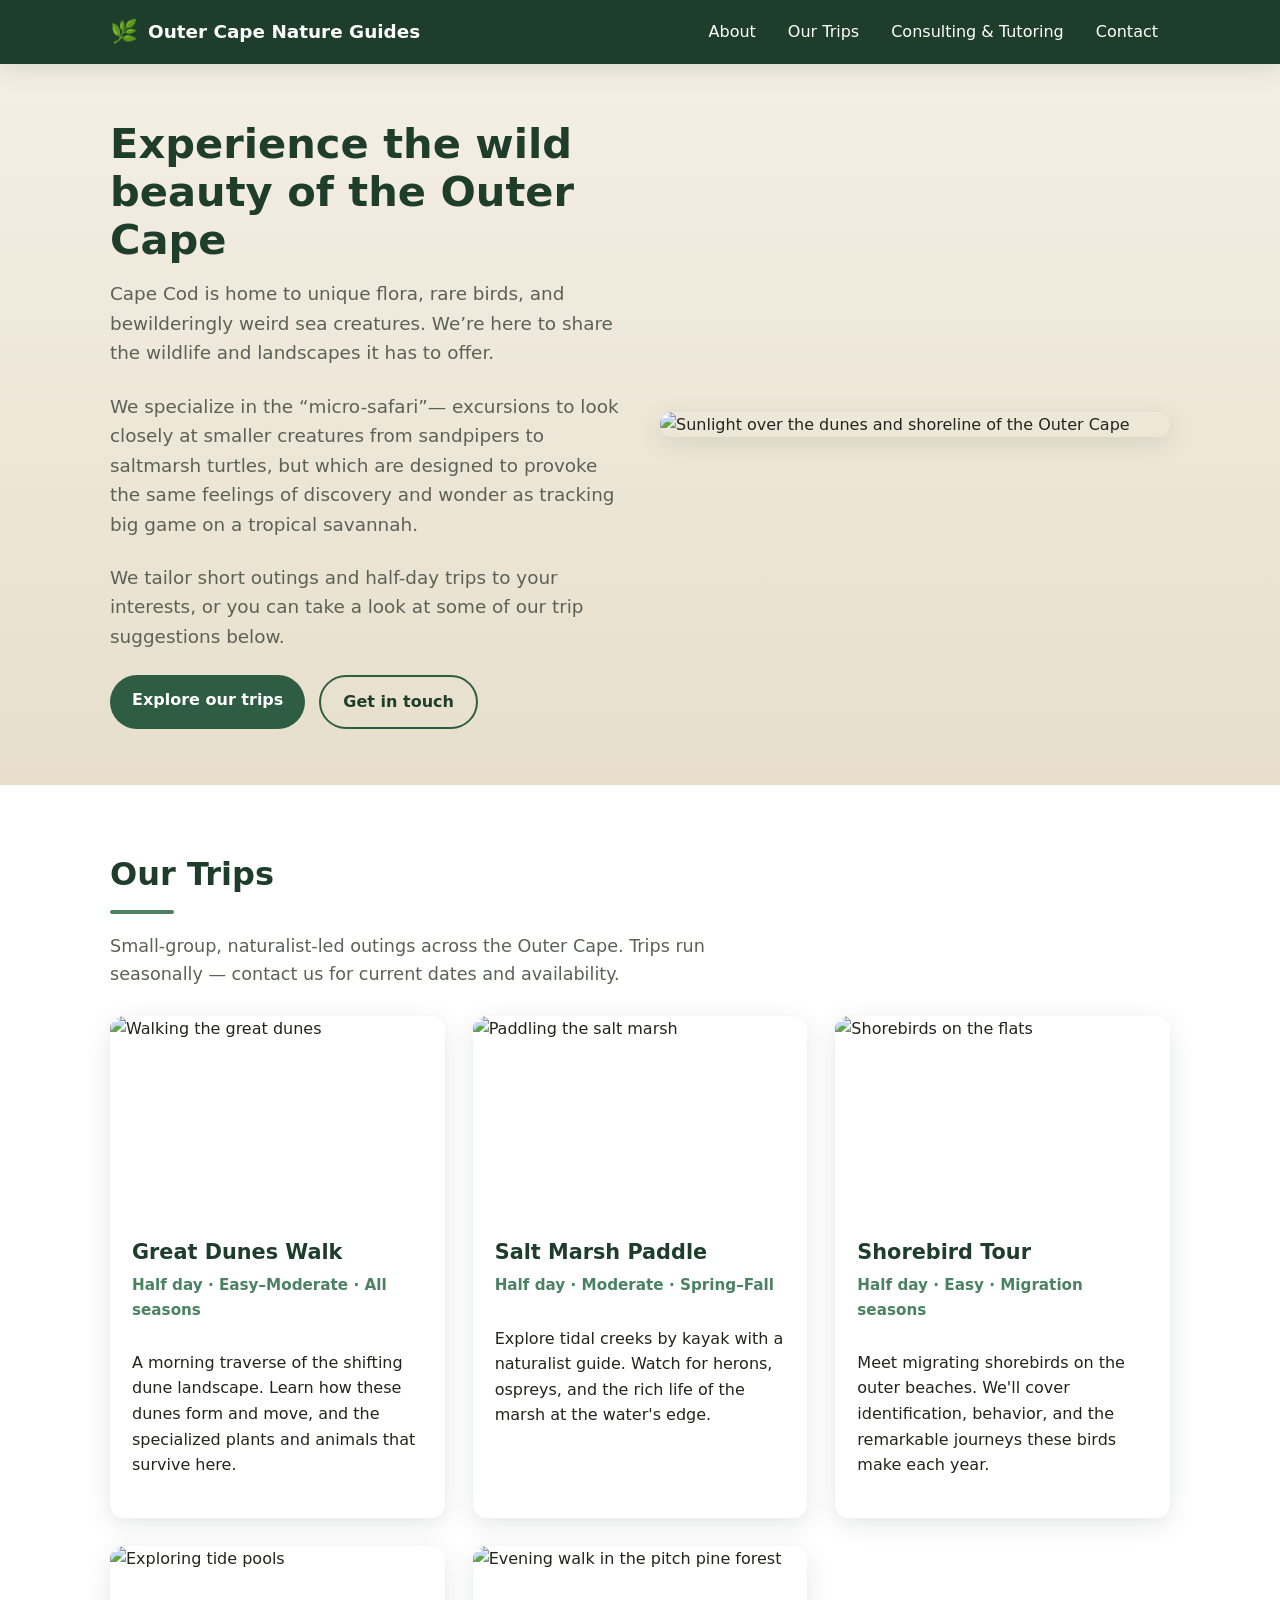
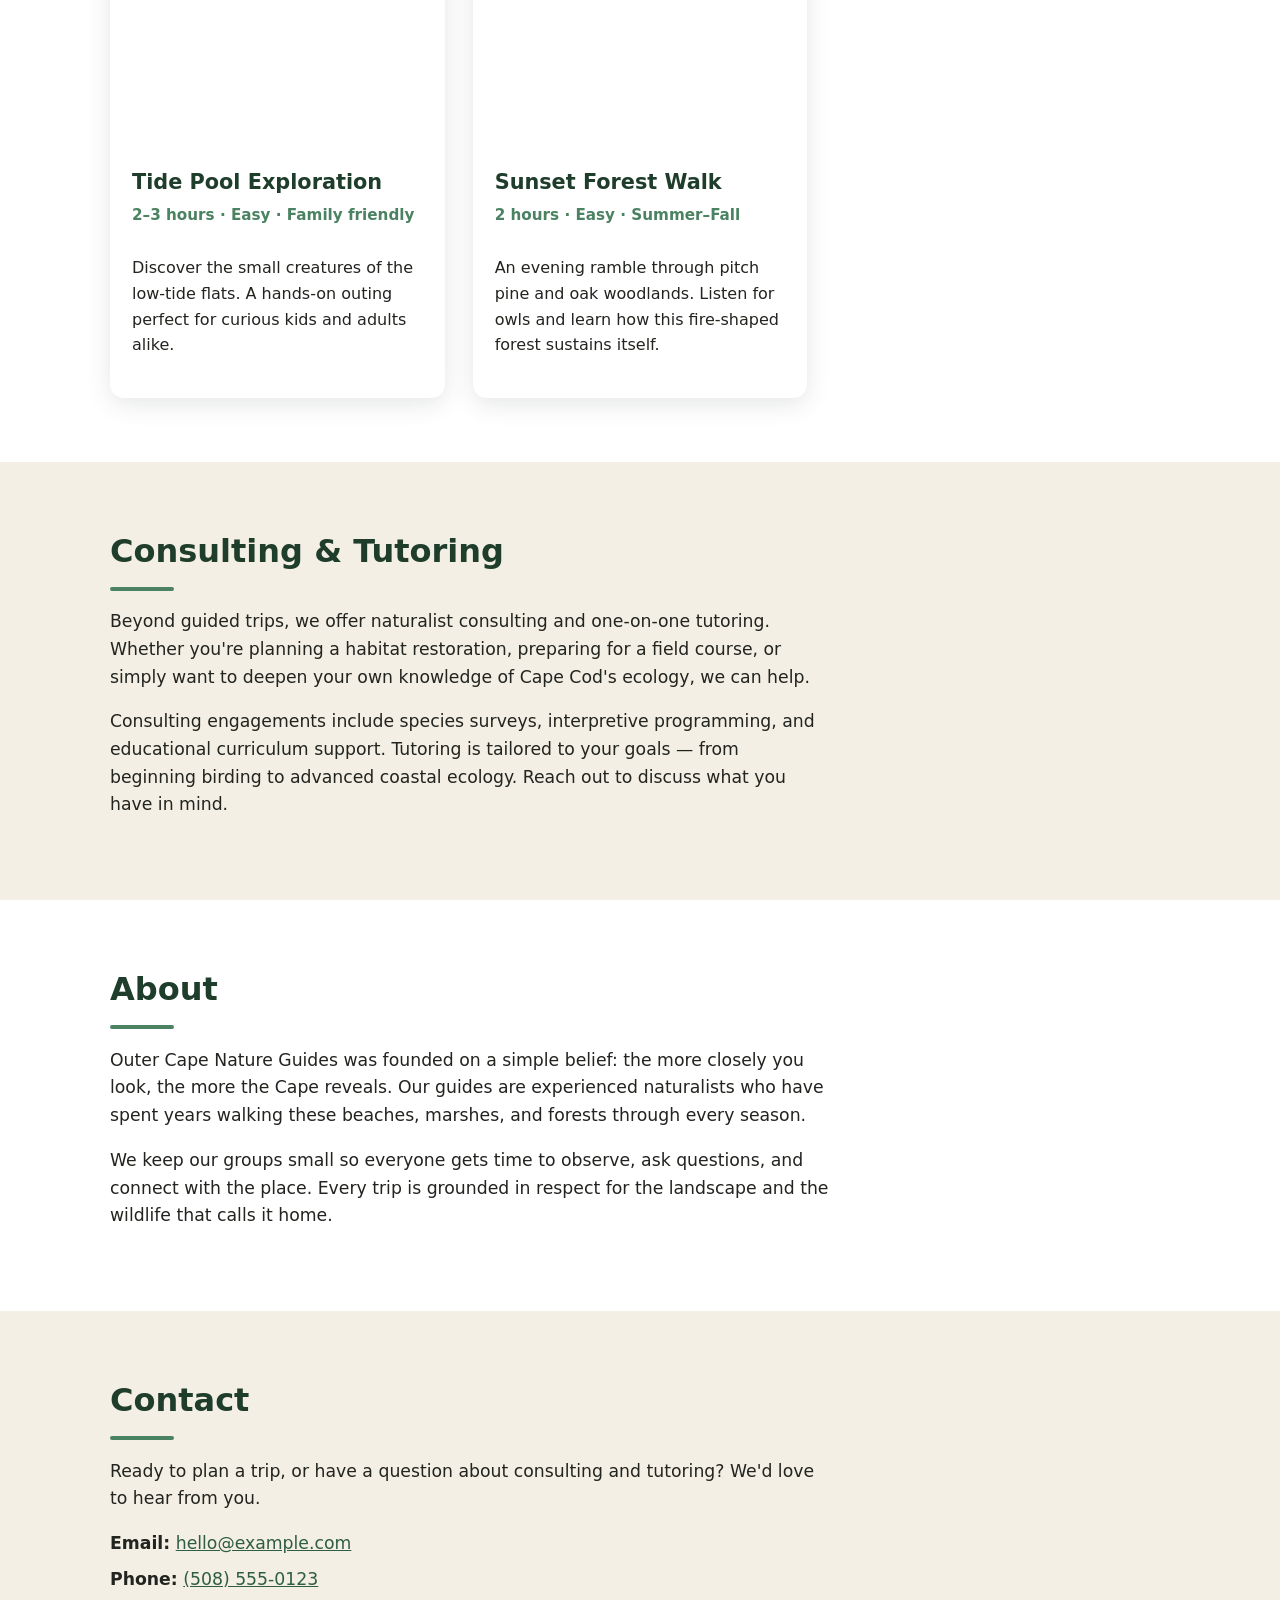
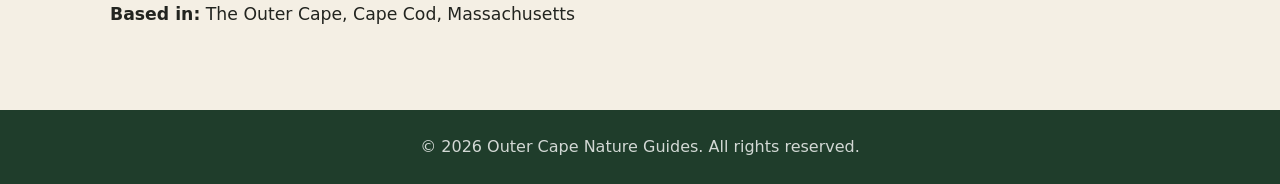
==== index.html @ 3afae2e9 "Fix HTML content in hero section" ====
<!DOCTYPE html>
<html lang="en">
<head>
  <meta charset="UTF-8" />
  <meta name="viewport" content="width=device-width, initial-scale=1.0" />
  <title>Outer Cape Nature Guides — Guided Nature Trips on Cape Cod</title>
  <meta name="description" content="Guided nature experiences on the Outer Cape of Cape Cod. Trips, consulting, and tutoring." />
  <link rel="stylesheet" href="css/style.css" />
</head>
<body>
  <!-- Title bar / navigation -->
  <header class="site-header">
    <div class="container header-inner">
      <a class="brand" href="index.html">
        <span class="brand-mark">🌿</span>
        <span class="brand-name">Outer Cape Nature Guides</span>
      </a>
      <nav class="site-nav" aria-label="Primary">
        <button class="nav-toggle" aria-expanded="false" aria-controls="nav-menu" aria-label="Toggle navigation">
          <span></span><span></span><span></span>
        </button>
        <ul id="nav-menu" class="nav-menu">
          <li><a href="#about">About</a></li>
          <li><a href="#our-trips">Our Trips</a></li>
          <li><a href="#consulting">Consulting &amp; Tutoring</a></li>
          <li><a href="#contact">Contact</a></li>
        </ul>
      </nav>
    </div>
  </header>

  <main>
    <!-- Hero: text + image -->
    <section class="hero">
      <div class="container hero-inner">
        <div class="hero-text">
          <h1>Experience the wild beauty of the Outer Cape</h1>
          <p>
           Cape Cod is home to unique flora, rare birds, and bewilderingly weird sea creatures.
We’re here to share the wildlife and landscapes it has to offer. </p>
      <p>

We specialize in the “micro-safari”— excursions to look closely at smaller creatures from sandpipers to saltmarsh turtles, but which are designed to provoke the same feelings of discovery and wonder as tracking big game on a tropical savannah. 
      </p>
<p>We tailor short outings and half-day trips to your interests, or you can take a look at some of our trip suggestions below. 

          </p>
          <div class="hero-actions">
            <a class="btn btn-primary" href="#our-trips">Explore our trips</a>
            <a class="btn btn-ghost" href="#contact">Get in touch</a>
          </div>
        </div>
        <div class="hero-image">
          <img
            src="https://picsum.photos/seed/outercape-hero/900/650"
            alt="Sunlight over the dunes and shoreline of the Outer Cape"
            loading="eager"
          />
        </div>
      </div>
    </section>

    <!-- Our Trips: carousel -->
    <section id="our-trips" class="section section-alt">
      <div class="container">
        <h2 class="section-title">Our Trips</h2>
        <p class="section-lead">
          Small-group, naturalist-led outings across the Outer Cape. Trips run
          seasonally &mdash; contact us for current dates and availability.
        </p>

        <ul class="trip-grid">
          <li class="trip-card">
            <a class="trip-card-link" href="trips/great-dunes-walk.html">
              <div class="trip-card-media">
                <img src="https://picsum.photos/seed/dunes/800/520" alt="Walking the great dunes" loading="lazy" />
              </div>
              <div class="trip-card-body">
                <h3>Great Dunes Walk</h3>
                <p class="trip-meta">Half day &middot; Easy&ndash;Moderate &middot; All seasons</p>
                <p>
                  A morning traverse of the shifting dune landscape. Learn how
                  these dunes form and move, and the specialized plants and
                  animals that survive here.
                </p>
              </div>
            </a>
          </li>

          <li class="trip-card">
            <a class="trip-card-link" href="trips/salt-marsh-paddle.html">
              <div class="trip-card-media">
                <img src="https://picsum.photos/seed/marsh/800/520" alt="Paddling the salt marsh" loading="lazy" />
              </div>
              <div class="trip-card-body">
                <h3>Salt Marsh Paddle</h3>
                <p class="trip-meta">Half day &middot; Moderate &middot; Spring&ndash;Fall</p>
                <p>
                  Explore tidal creeks by kayak with a naturalist guide. Watch for
                  herons, ospreys, and the rich life of the marsh at the water's
                  edge.
                </p>
              </div>
            </a>
          </li>

          <li class="trip-card">
            <a class="trip-card-link" href="trips/shorebird-tour.html">
              <div class="trip-card-media">
                <img src="https://picsum.photos/seed/shorebirds/800/520" alt="Shorebirds on the flats" loading="lazy" />
              </div>
              <div class="trip-card-body">
                <h3>Shorebird Tour</h3>
                <p class="trip-meta">Half day &middot; Easy &middot; Migration seasons</p>
                <p>
                  Meet migrating shorebirds on the outer beaches. We'll cover
                  identification, behavior, and the remarkable journeys these
                  birds make each year.
                </p>
              </div>
            </a>
          </li>

          <li class="trip-card">
            <a class="trip-card-link" href="trips/tide-pool-exploration.html">
              <div class="trip-card-media">
                <img src="https://picsum.photos/seed/tidepool/800/520" alt="Exploring tide pools" loading="lazy" />
              </div>
              <div class="trip-card-body">
                <h3>Tide Pool Exploration</h3>
                <p class="trip-meta">2&ndash;3 hours &middot; Easy &middot; Family friendly</p>
                <p>
                  Discover the small creatures of the low-tide flats. A hands-on
                  outing perfect for curious kids and adults alike.
                </p>
              </div>
            </a>
          </li>

          <li class="trip-card">
            <a class="trip-card-link" href="trips/sunset-forest-walk.html">
              <div class="trip-card-media">
                <img src="https://picsum.photos/seed/forest/800/520" alt="Evening walk in the pitch pine forest" loading="lazy" />
              </div>
              <div class="trip-card-body">
                <h3>Sunset Forest Walk</h3>
                <p class="trip-meta">2 hours &middot; Easy &middot; Summer&ndash;Fall</p>
                <p>
                  An evening ramble through pitch pine and oak woodlands. Listen
                  for owls and learn how this fire-shaped forest sustains itself.
                </p>
              </div>
            </a>
          </li>
        </ul>
      </div>
    </section>

    <!-- Consulting & Tutoring -->
    <section id="consulting" class="section">
      <div class="container">
        <h2 class="section-title">Consulting &amp; Tutoring</h2>
        <div class="prose">
          <p>
            Beyond guided trips, we offer naturalist consulting and one-on-one
            tutoring. Whether you're planning a habitat restoration, preparing
            for a field course, or simply want to deepen your own knowledge of
            Cape Cod's ecology, we can help.
          </p>
          <p>
            Consulting engagements include species surveys, interpretive
            programming, and educational curriculum support. Tutoring is tailored
            to your goals — from beginning birding to advanced coastal ecology.
            Reach out to discuss what you have in mind.
          </p>
        </div>
      </div>
    </section>

    <!-- About -->
    <section id="about" class="section section-alt">
      <div class="container">
        <h2 class="section-title">About</h2>
        <div class="prose">
          <p>
            Outer Cape Nature Guides was founded on a simple belief: the more
            closely you look, the more the Cape reveals. Our guides are
            experienced naturalists who have spent years walking these beaches,
            marshes, and forests through every season.
          </p>
          <p>
            We keep our groups small so everyone gets time to observe, ask
            questions, and connect with the place. Every trip is grounded in
            respect for the landscape and the wildlife that calls it home.
          </p>
        </div>
      </div>
    </section>

    <!-- Contact -->
    <section id="contact" class="section">
      <div class="container">
        <h2 class="section-title">Contact</h2>
        <div class="prose">
          <p>
            Ready to plan a trip, or have a question about consulting and
            tutoring? We'd love to hear from you.
          </p>
          <ul class="contact-list">
            <li><strong>Email:</strong> <a href="mailto:hello@example.com">hello@example.com</a></li>
            <li><strong>Phone:</strong> <a href="tel:+15085550123">(508) 555-0123</a></li>
            <li><strong>Based in:</strong> The Outer Cape, Cape Cod, Massachusetts</li>
          </ul>
        </div>
      </div>
    </section>
  </main>

  <footer class="site-footer">
    <div class="container">
      <p>&copy; <span data-year>2026</span> Outer Cape Nature Guides. All rights reserved.</p>
    </div>
  </footer>

  <script src="js/main.js"></script>
</body>
</html>
---- css/style.css ----
/* ------------------------------------------------------------------
   Outer Cape Nature Guides — styles
   Earthy, coastal palette. Responsive, no build step required.
------------------------------------------------------------------ */

:root {
  --green-900: #1f3d2b;
  --green-700: #2f5d43;
  --green-500: #4a8262;
  --sand: #f4efe4;
  --sand-dark: #e7dfcc;
  --ink: #22241f;
  --muted: #5c6157;
  --white: #ffffff;
  --shadow: 0 6px 24px rgba(31, 61, 43, 0.12);
  --radius: 14px;
  --max-width: 1100px;
}

* { box-sizing: border-box; }

html { scroll-behavior: smooth; scroll-padding-top: 84px; }

body {
  margin: 0;
  font-family: "Segoe UI", system-ui, -apple-system, Helvetica, Arial, sans-serif;
  color: var(--ink);
  background: var(--sand);
  line-height: 1.6;
}

img { max-width: 100%; display: block; }

a { color: var(--green-700); }

.container {
  width: 100%;
  max-width: var(--max-width);
  margin: 0 auto;
  padding: 0 20px;
}

/* ---------- Header / nav ---------- */
.site-header {
  position: sticky;
  top: 0;
  z-index: 50;
  background: var(--green-900);
  color: var(--white);
  box-shadow: var(--shadow);
}

.header-inner {
  display: flex;
  align-items: center;
  justify-content: space-between;
  min-height: 64px;
}

.brand {
  display: flex;
  align-items: center;
  gap: 10px;
  color: var(--white);
  text-decoration: none;
  font-weight: 700;
  font-size: 1.15rem;
}

.brand-mark { font-size: 1.4rem; }

.nav-menu {
  list-style: none;
  display: flex;
  gap: 8px;
  margin: 0;
  padding: 0;
}

.nav-menu a {
  color: var(--white);
  text-decoration: none;
  padding: 8px 12px;
  border-radius: 8px;
  font-weight: 500;
  transition: background 0.15s ease;
}

.nav-menu a:hover,
.nav-menu a[aria-current="page"] {
  background: rgba(255, 255, 255, 0.14);
}

.nav-toggle {
  display: none;
  flex-direction: column;
  gap: 5px;
  background: none;
  border: 0;
  cursor: pointer;
  padding: 8px;
}
.nav-toggle span {
  width: 24px;
  height: 2px;
  background: var(--white);
  display: block;
}

/* ---------- Buttons ---------- */
.btn {
  display: inline-block;
  padding: 12px 22px;
  border-radius: 999px;
  text-decoration: none;
  font-weight: 600;
  transition: transform 0.1s ease, background 0.15s ease;
}
.btn:hover { transform: translateY(-1px); }

.btn-primary {
  background: var(--green-700);
  color: var(--white);
}
.btn-primary:hover { background: var(--green-500); }

.btn-ghost {
  background: transparent;
  color: var(--green-900);
  border: 2px solid var(--green-700);
}
.btn-ghost:hover { background: rgba(47, 93, 67, 0.08); }

/* ---------- Hero ---------- */
.hero {
  background: linear-gradient(180deg, var(--sand) 0%, var(--sand-dark) 100%);
  padding: 56px 0;
}
.hero-inner {
  display: grid;
  grid-template-columns: 1fr 1fr;
  gap: 40px;
  align-items: center;
}
.hero-text h1 {
  font-size: 2.6rem;
  line-height: 1.15;
  margin: 0 0 16px;
  color: var(--green-900);
}
.hero-text p { font-size: 1.15rem; color: var(--muted); margin: 0 0 24px; }
.hero-actions { display: flex; gap: 14px; flex-wrap: wrap; }
.hero-image img {
  border-radius: var(--radius);
  box-shadow: var(--shadow);
  width: 100%;
  height: 100%;
  object-fit: cover;
}

/* ---------- Sections ---------- */
.section { padding: 64px 0; }
.section-alt { background: var(--white); }

.section-title {
  font-size: 2rem;
  color: var(--green-900);
  margin: 0 0 8px;
}
.section-title::after {
  content: "";
  display: block;
  width: 64px;
  height: 4px;
  background: var(--green-500);
  border-radius: 2px;
  margin-top: 10px;
}
.section-lead { color: var(--muted); font-size: 1.1rem; max-width: 640px; }
.section-cta { margin-top: 32px; }

.prose { max-width: 720px; }
.prose p { font-size: 1.08rem; }

.contact-list { list-style: none; padding: 0; font-size: 1.08rem; }
.contact-list li { margin-bottom: 8px; }

/* ---------- Trips grid ---------- */
.trip-grid {
  list-style: none;
  margin: 28px 0 0;
  padding: 0;
  display: grid;
  grid-template-columns: repeat(auto-fill, minmax(300px, 1fr));
  gap: 28px;
}
.trip-card {
  display: flex;
  flex-direction: column;
  background: var(--white);
  border-radius: var(--radius);
  overflow: hidden;
  box-shadow: var(--shadow);
  transition: transform 0.12s ease, box-shadow 0.15s ease;
}
.trip-card:hover {
  transform: translateY(-3px);
  box-shadow: 0 10px 30px rgba(31, 61, 43, 0.18);
}
.trip-card-link {
  display: flex;
  flex-direction: column;
  height: 100%;
  text-decoration: none;
  color: inherit;
}
.trip-card-media img {
  width: 100%;
  height: 200px;
  object-fit: cover;
}
.trip-card-body {
  padding: 20px 22px 24px;
  display: flex;
  flex-direction: column;
  flex: 1;
}
.trip-card-body h3 { margin: 0 0 4px; color: var(--green-900); font-size: 1.3rem; }
.trip-card:hover .trip-card-body h3 { color: var(--green-500); }
.trip-meta { color: var(--green-500); font-weight: 600; margin: 0 0 12px; font-size: 0.95rem; }

/* ---------- Trip detail page ---------- */
.trip-hero { position: relative; }
.trip-hero img {
  width: 100%;
  height: 380px;
  object-fit: cover;
}
.trip-detail { padding: 48px 0 64px; }
.trip-detail .trip-meta { font-size: 1.05rem; margin-bottom: 20px; }
.trip-detail h1 { color: var(--green-900); font-size: 2.2rem; margin: 0 0 6px; }
.trip-back { display: inline-block; margin-bottom: 20px; font-weight: 600; text-decoration: none; }
.trip-back:hover { text-decoration: underline; }
.trip-detail .prose { margin-bottom: 32px; }
@media (max-width: 820px) {
  .trip-hero img { height: 260px; }
}

/* ---------- Footer ---------- */
.site-footer {
  background: var(--green-900);
  color: rgba(255, 255, 255, 0.8);
  padding: 24px 0;
  text-align: center;
}
.site-footer p { margin: 0; }

/* ---------- Responsive ---------- */
@media (max-width: 820px) {
  .hero-inner { grid-template-columns: 1fr; }
  .hero-image { order: -1; }
  .hero-text h1 { font-size: 2.1rem; }

  .nav-toggle { display: flex; }
  .nav-menu {
    position: absolute;
    top: 64px;
    right: 0;
    left: 0;
    background: var(--green-900);
    flex-direction: column;
    gap: 0;
    padding: 8px 16px 16px;
    display: none;
  }
  .nav-menu.is-open { display: flex; }
  .nav-menu a { display: block; padding: 12px; }
}
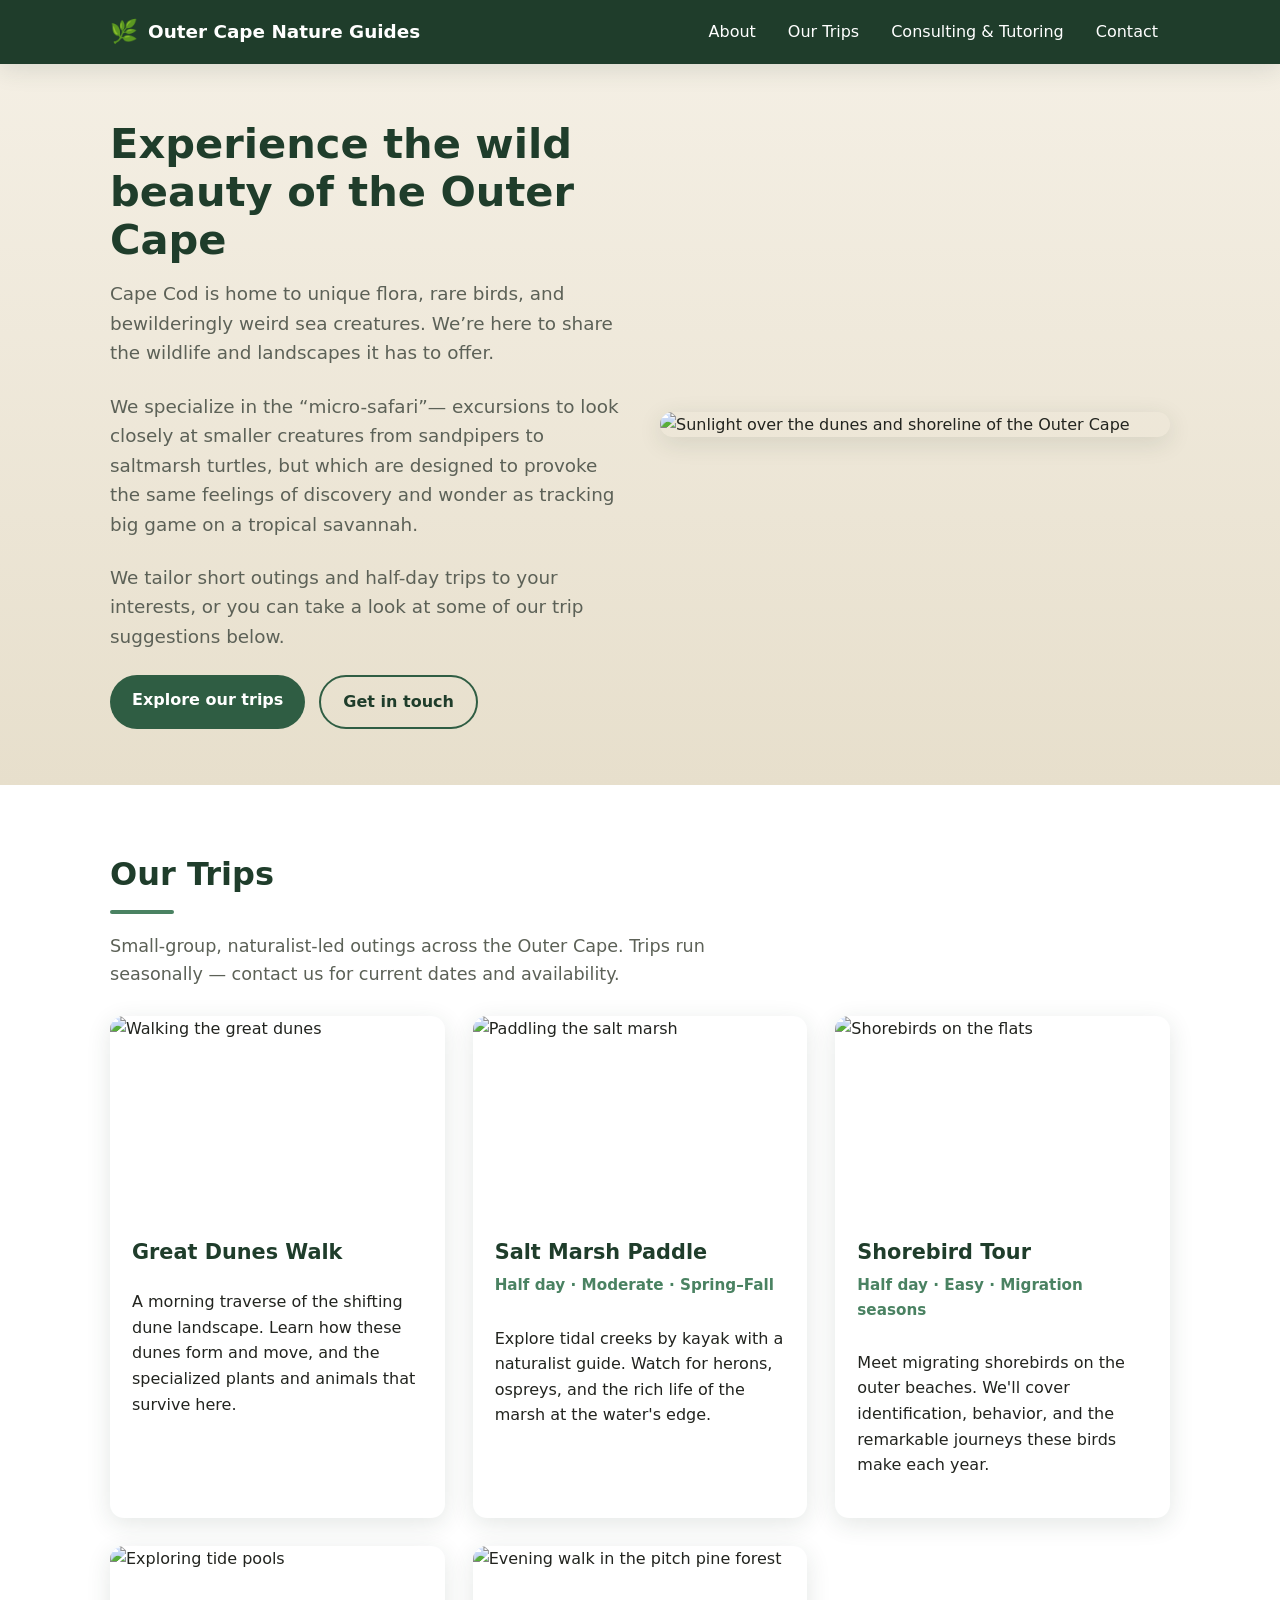
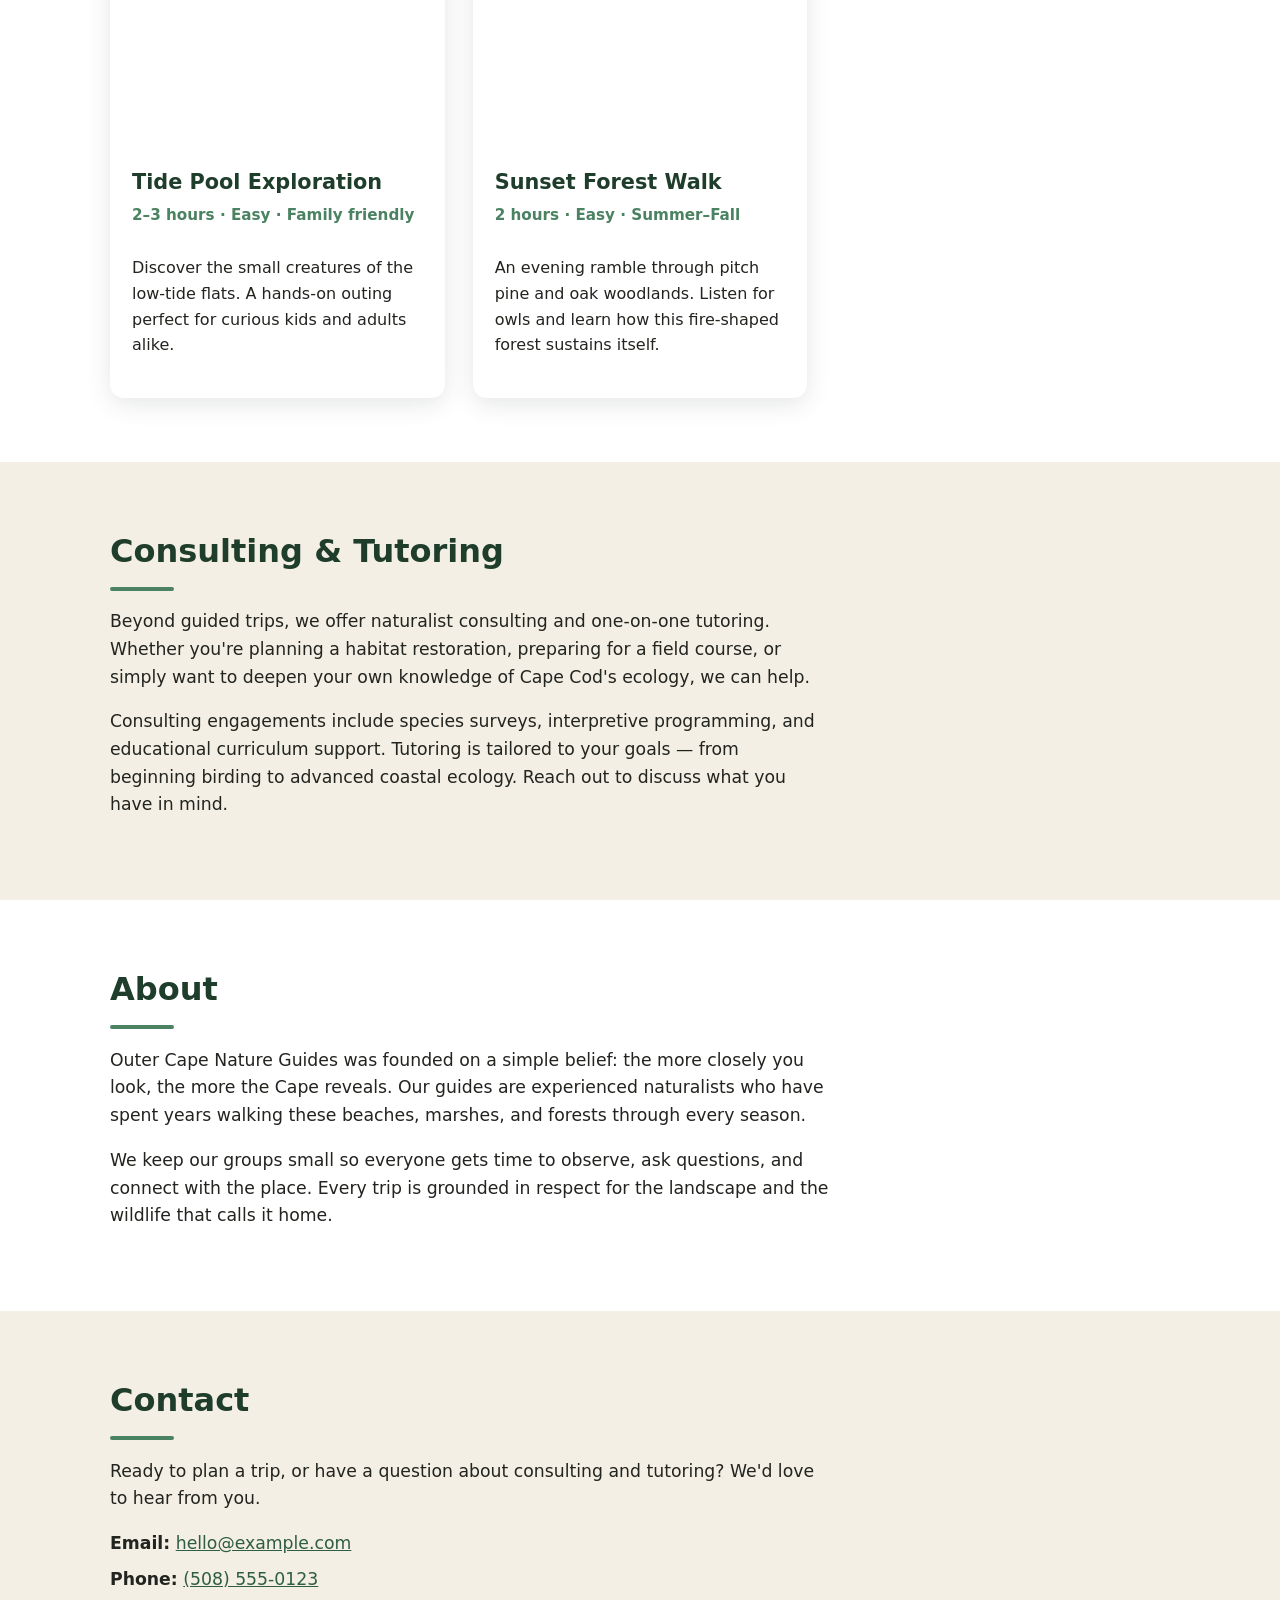
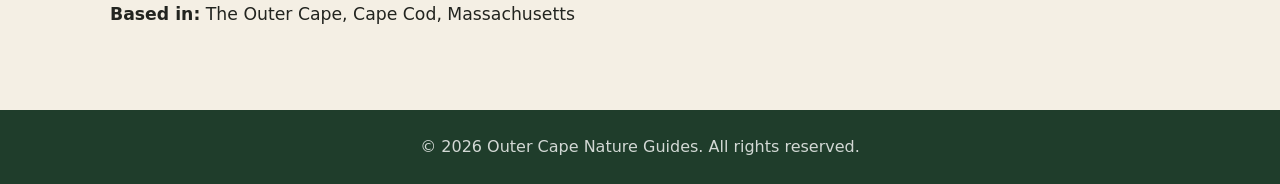
==== commit fd05b432: "Remove trip meta information from trip card Removed trip meta information from the trip card." ====
--- a/index.html
+++ b/index.html
@@ -77,7 +77,6 @@
               </div>
               <div class="trip-card-body">
                 <h3>Great Dunes Walk</h3>
-                <p class="trip-meta">Half day &middot; Easy&ndash;Moderate &middot; All seasons</p>
                 <p>
                   A morning traverse of the shifting dune landscape. Learn how
                   these dunes form and move, and the specialized plants and
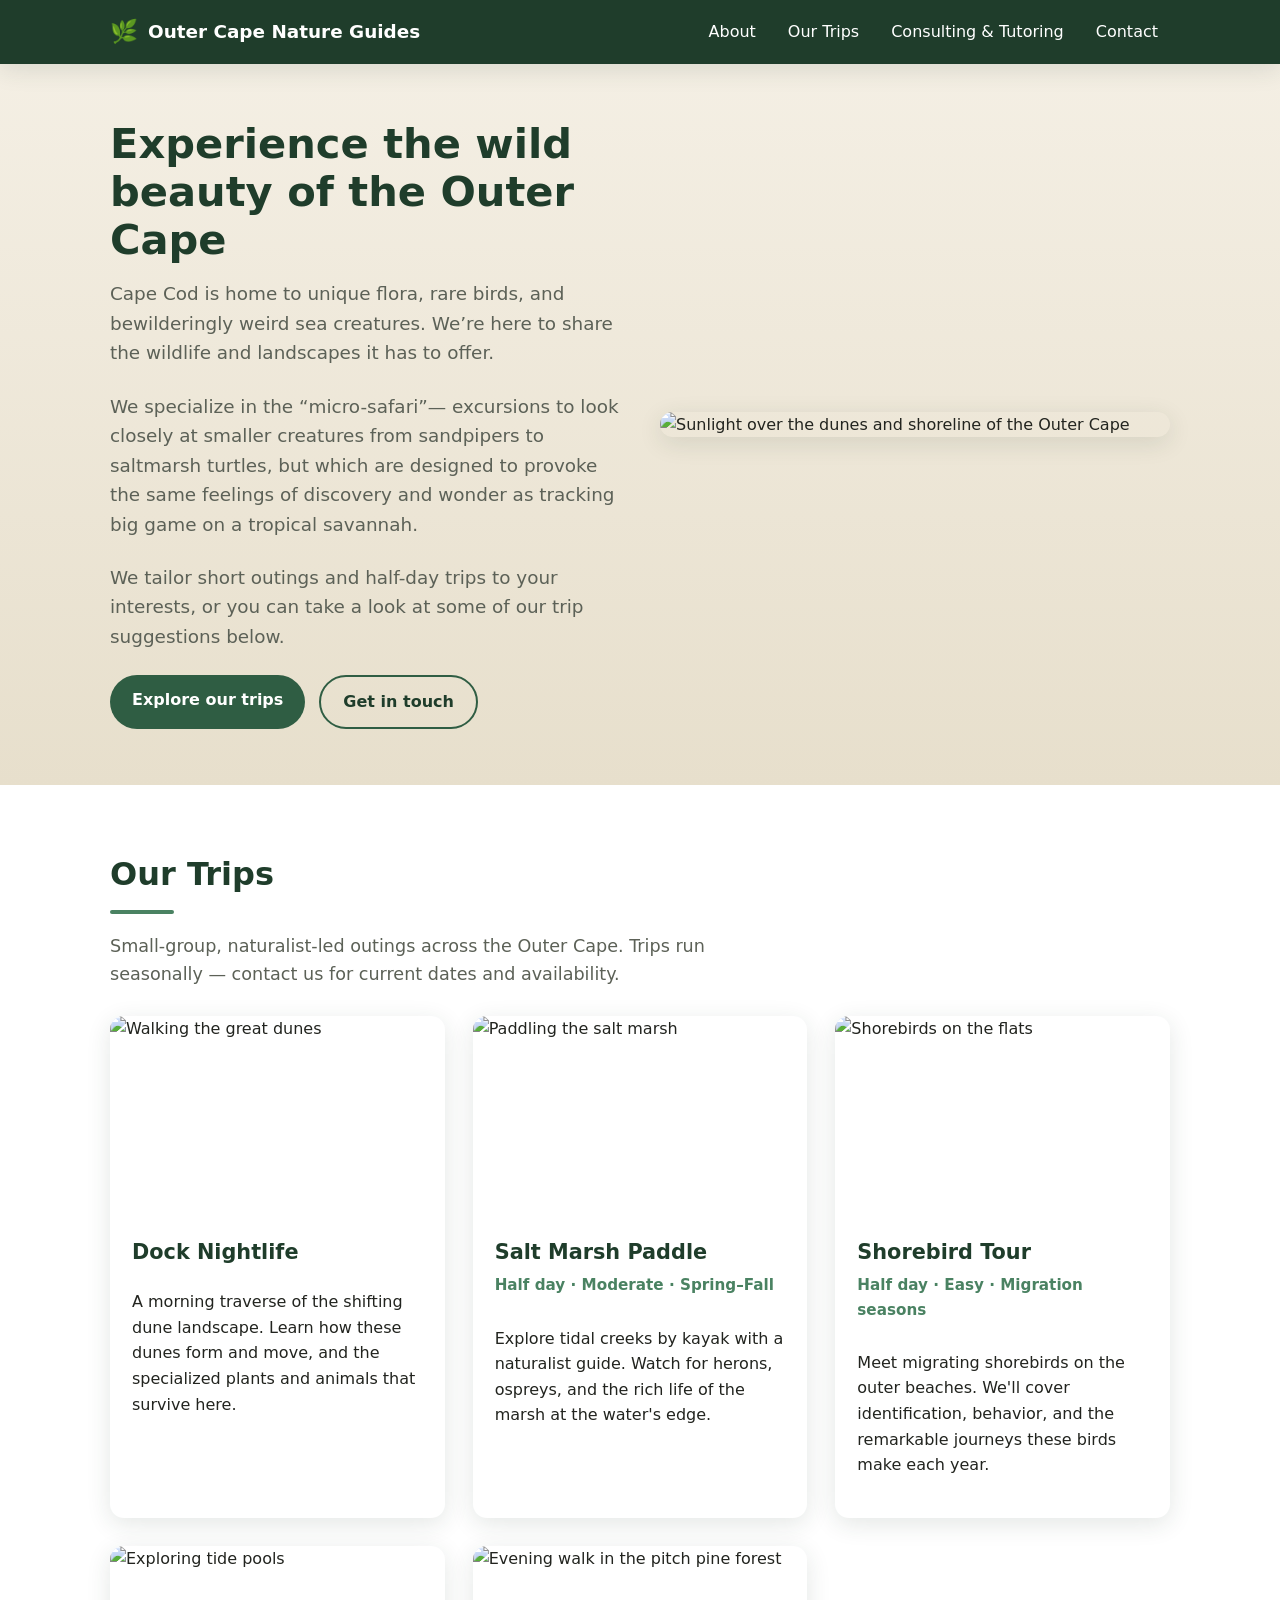
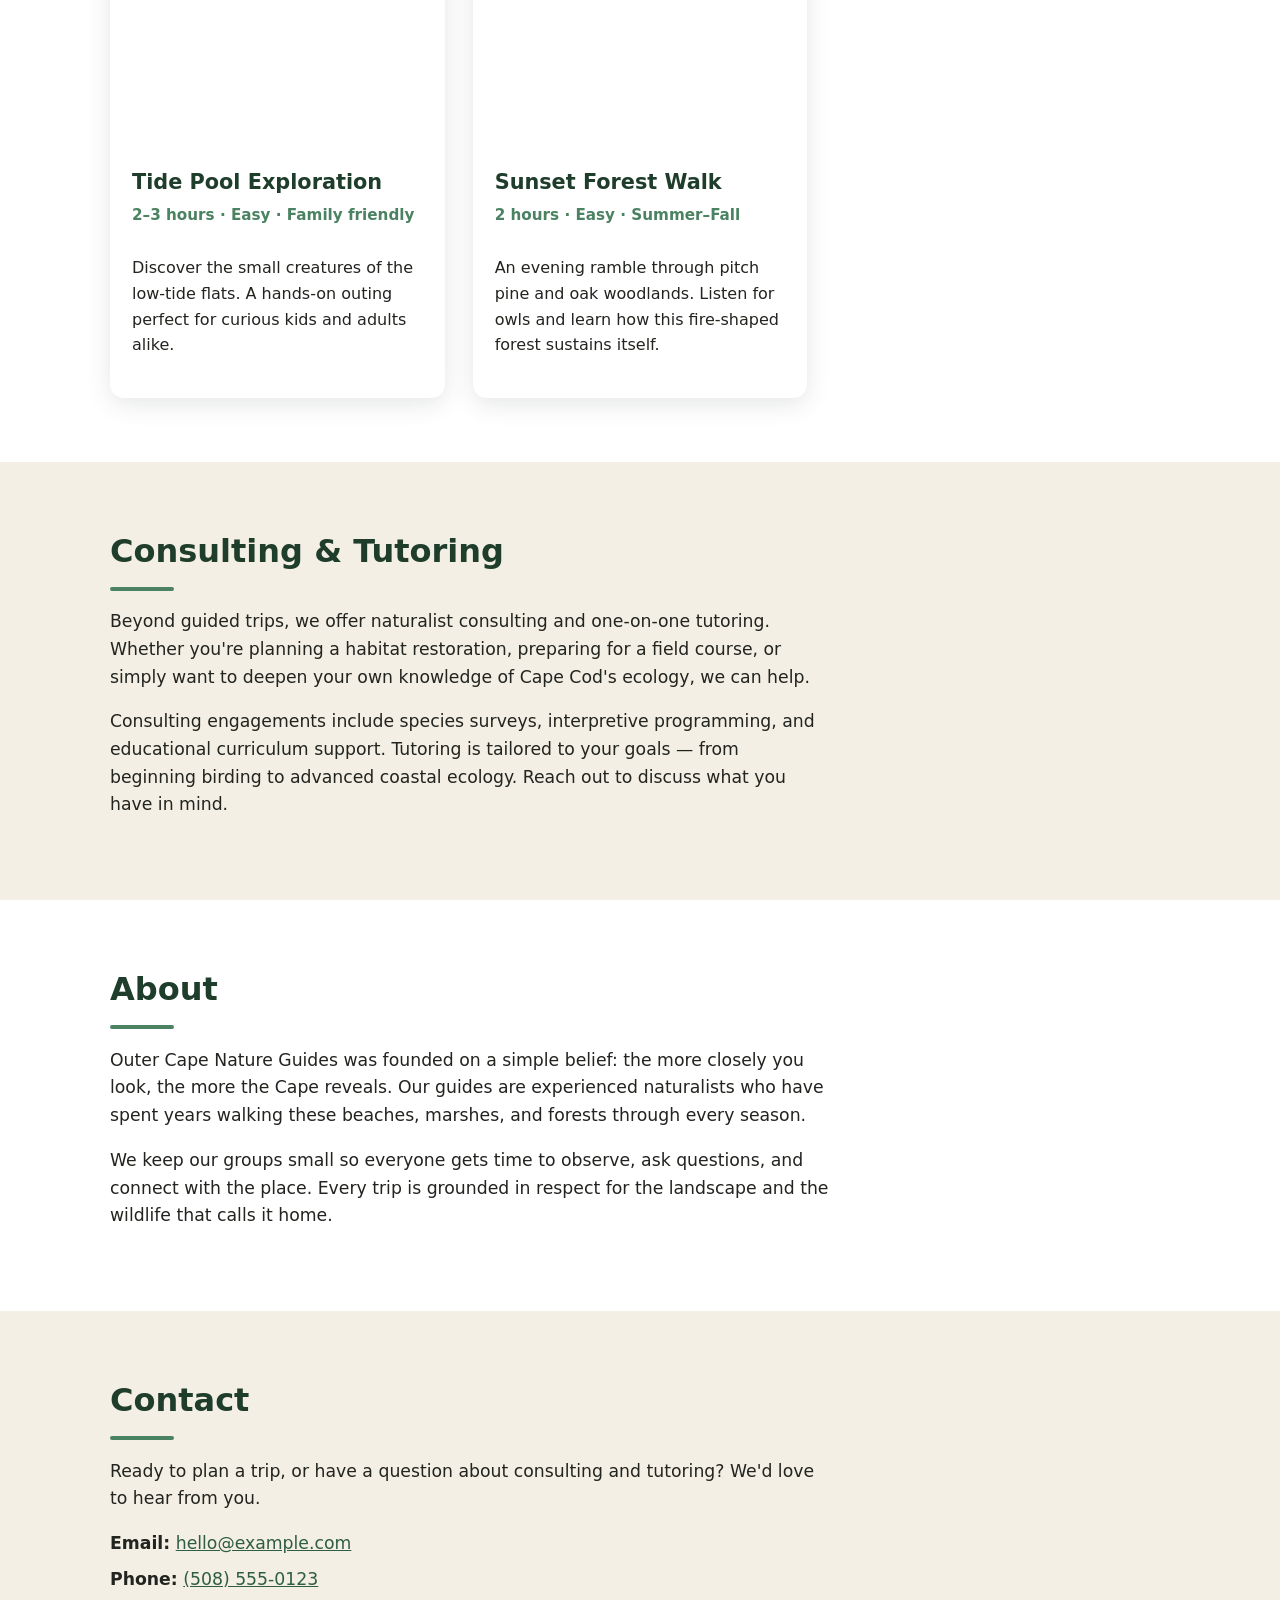
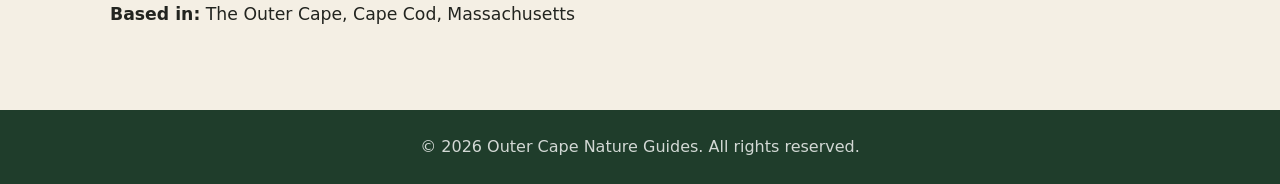
==== commit 82011869: "Change trip title from 'Great Dunes Walk' to 'Dock Nightlife'" ====
--- a/index.html
+++ b/index.html
@@ -71,12 +71,12 @@
 
         <ul class="trip-grid">
           <li class="trip-card">
-            <a class="trip-card-link" href="trips/great-dunes-walk.html">
+            <a class="trip-card-link" href="trips/dock-nightlife.html">
               <div class="trip-card-media">
                 <img src="https://picsum.photos/seed/dunes/800/520" alt="Walking the great dunes" loading="lazy" />
               </div>
               <div class="trip-card-body">
-                <h3>Great Dunes Walk</h3>
+                <h3>Dock Nightlife</h3>
                 <p>
                   A morning traverse of the shifting dune landscape. Learn how
                   these dunes form and move, and the specialized plants and
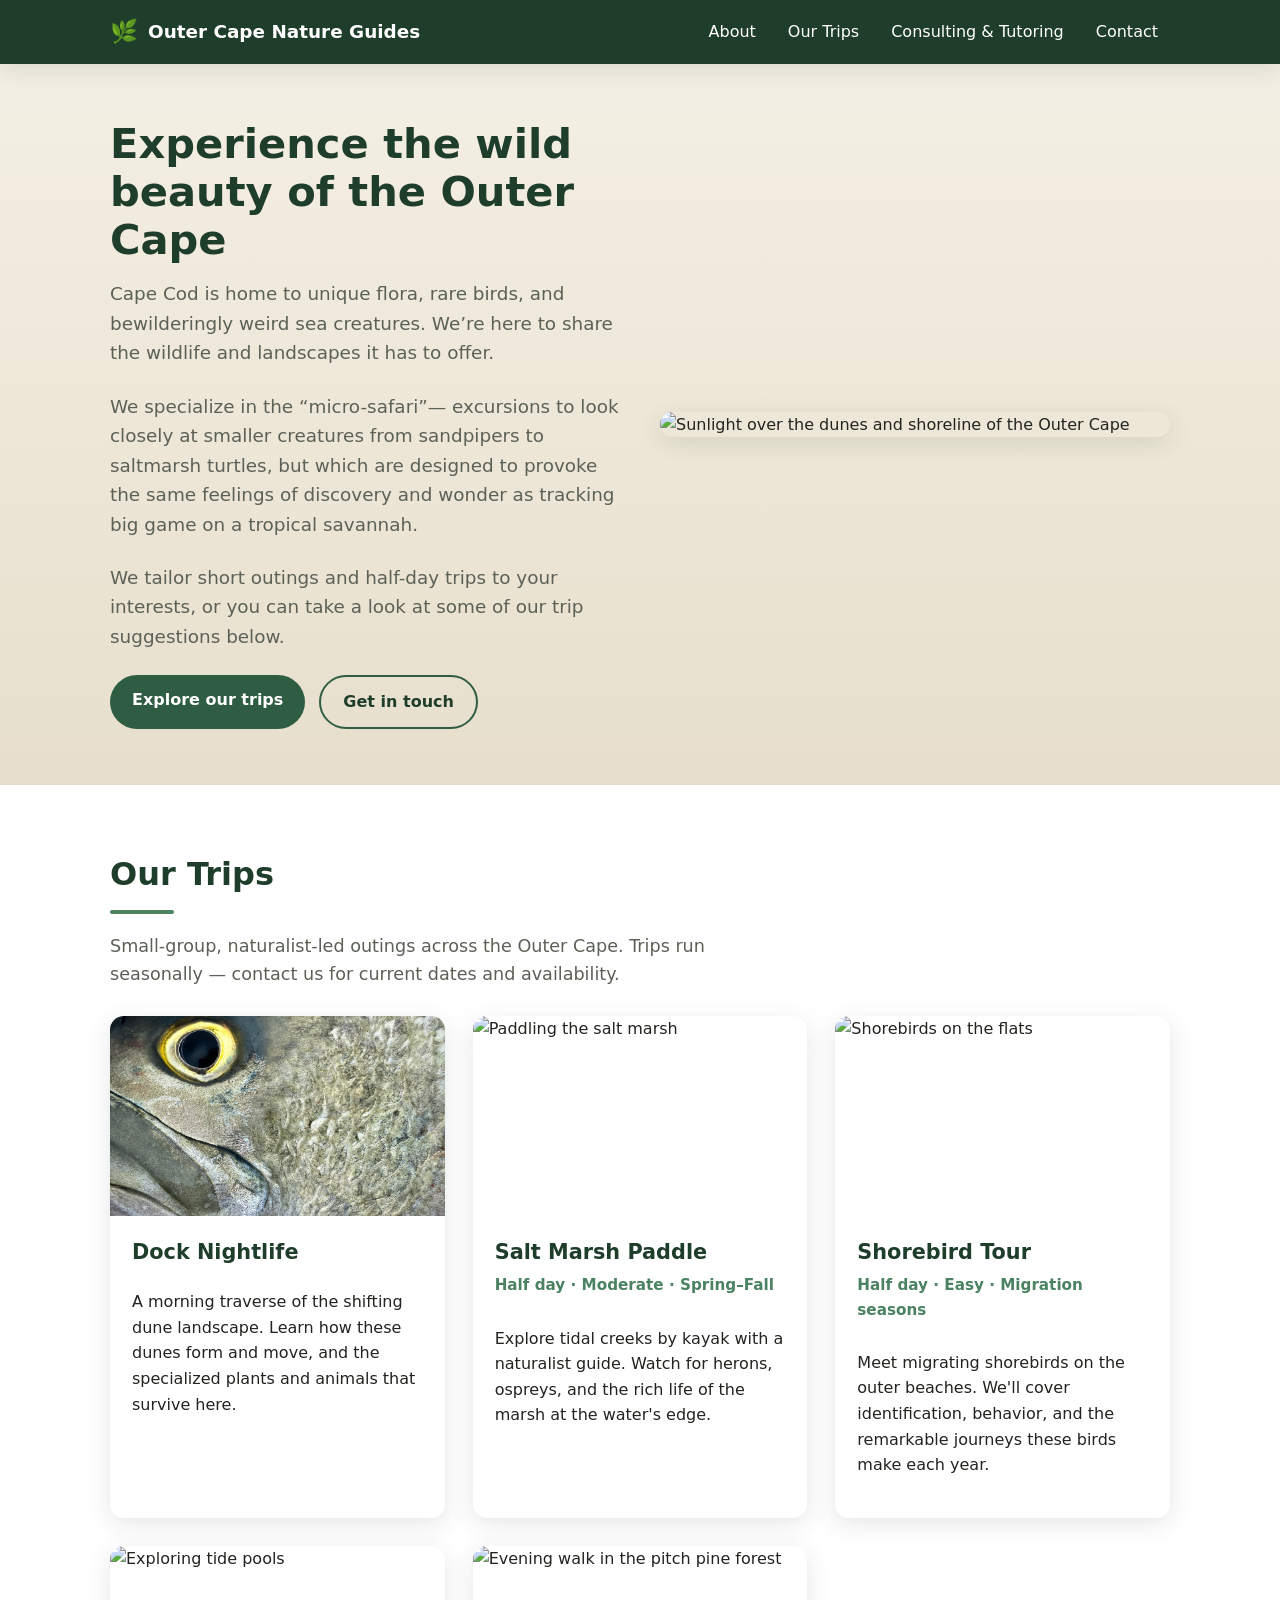
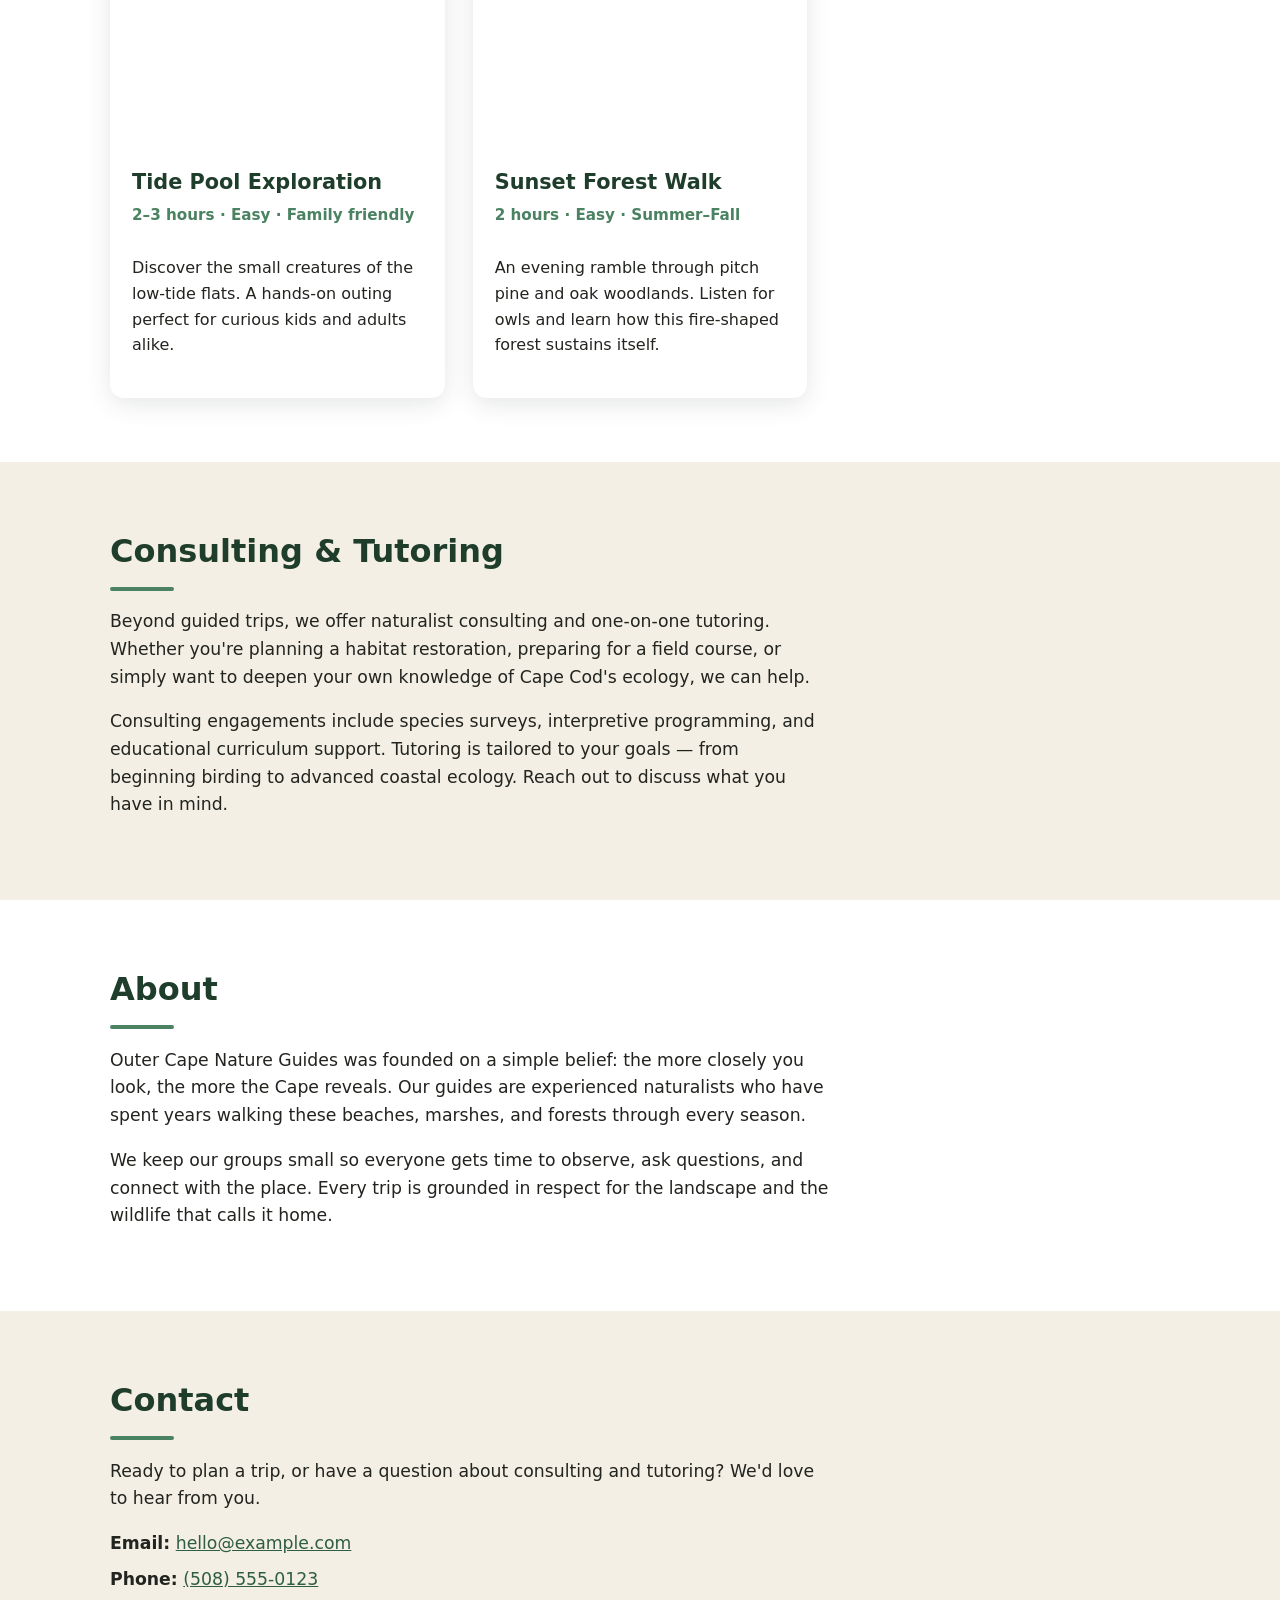
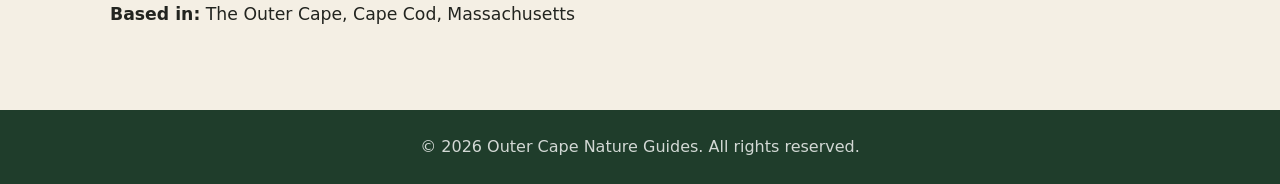
==== commit 0b0e3ca6: "Update trip card image source in index.html" ====
--- a/index.html
+++ b/index.html
@@ -73,7 +73,7 @@
           <li class="trip-card">
             <a class="trip-card-link" href="trips/dock-nightlife.html">
               <div class="trip-card-media">
-                <img src="https://picsum.photos/seed/dunes/800/520" alt="Walking the great dunes" loading="lazy" />
+                <img src="img/13-IMG_23689.jpg" alt="Walking the great dunes" loading="lazy" />
               </div>
               <div class="trip-card-body">
                 <h3>Dock Nightlife</h3>
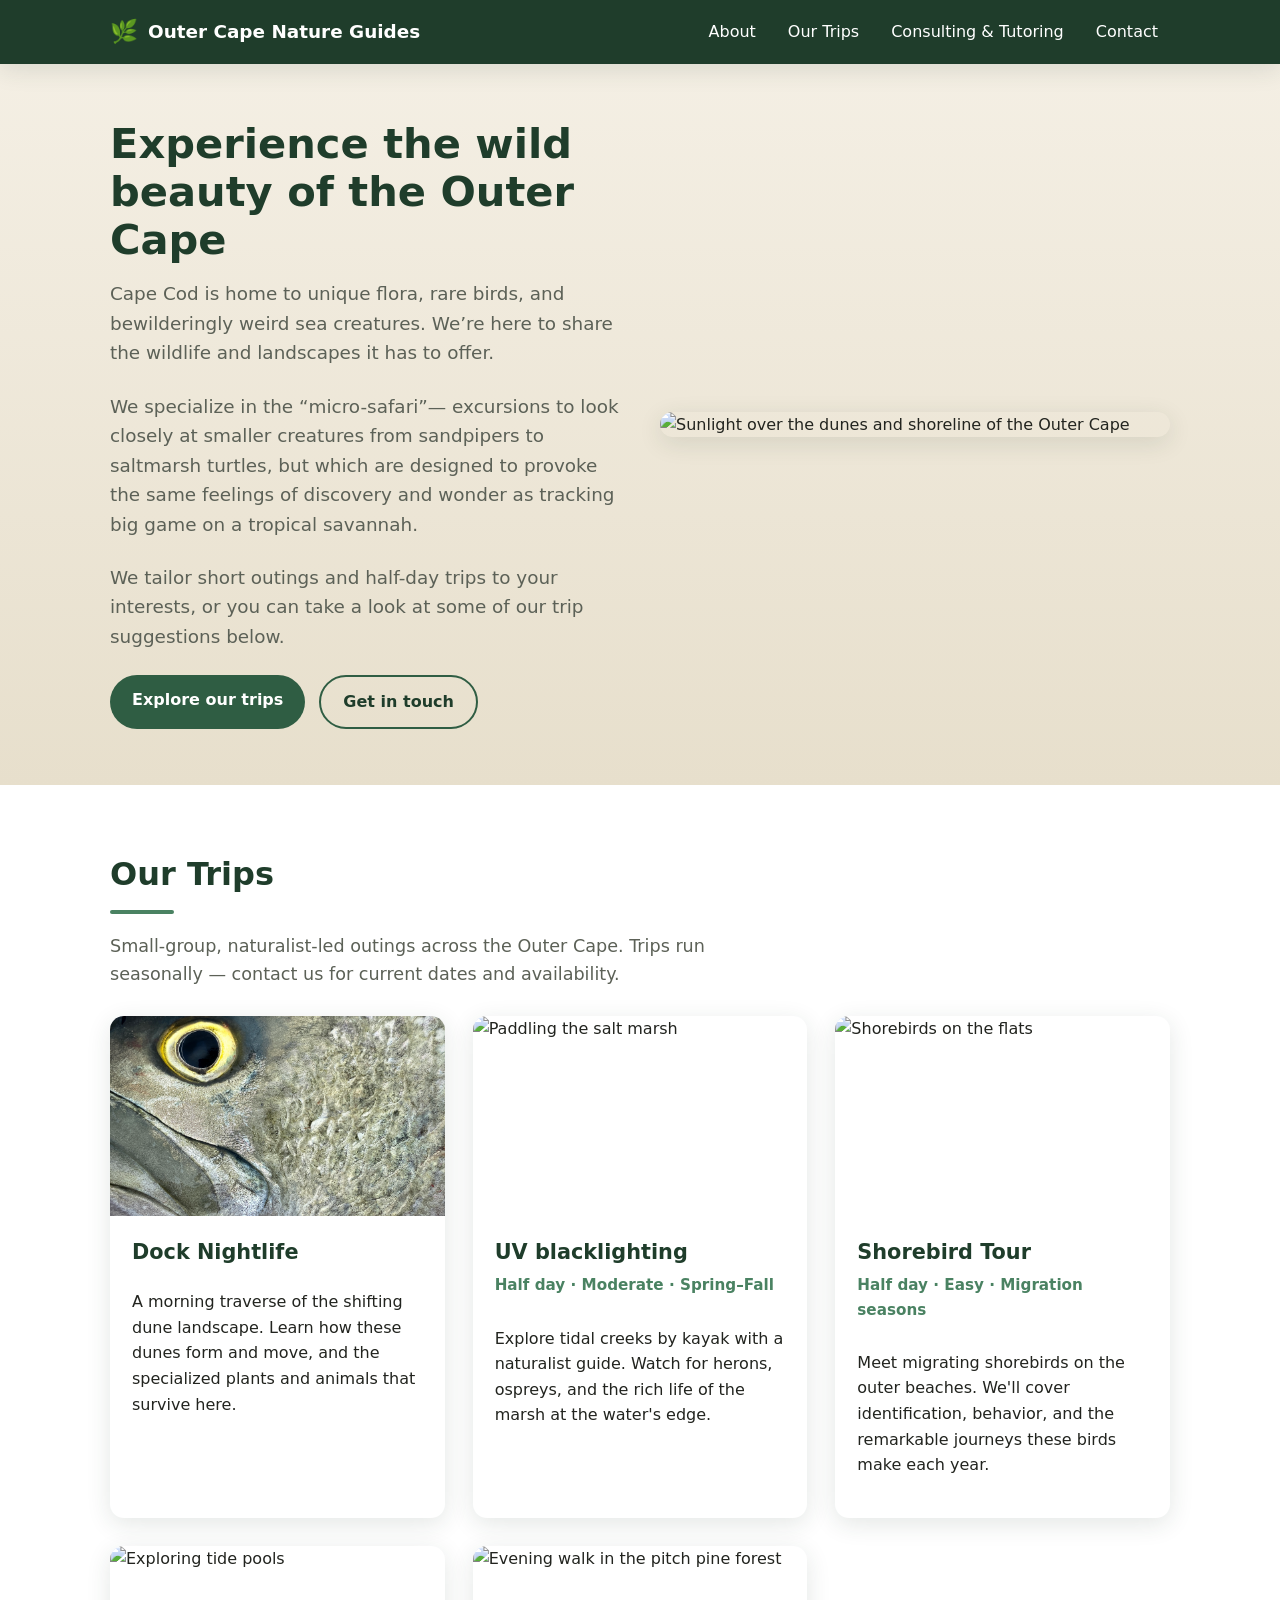
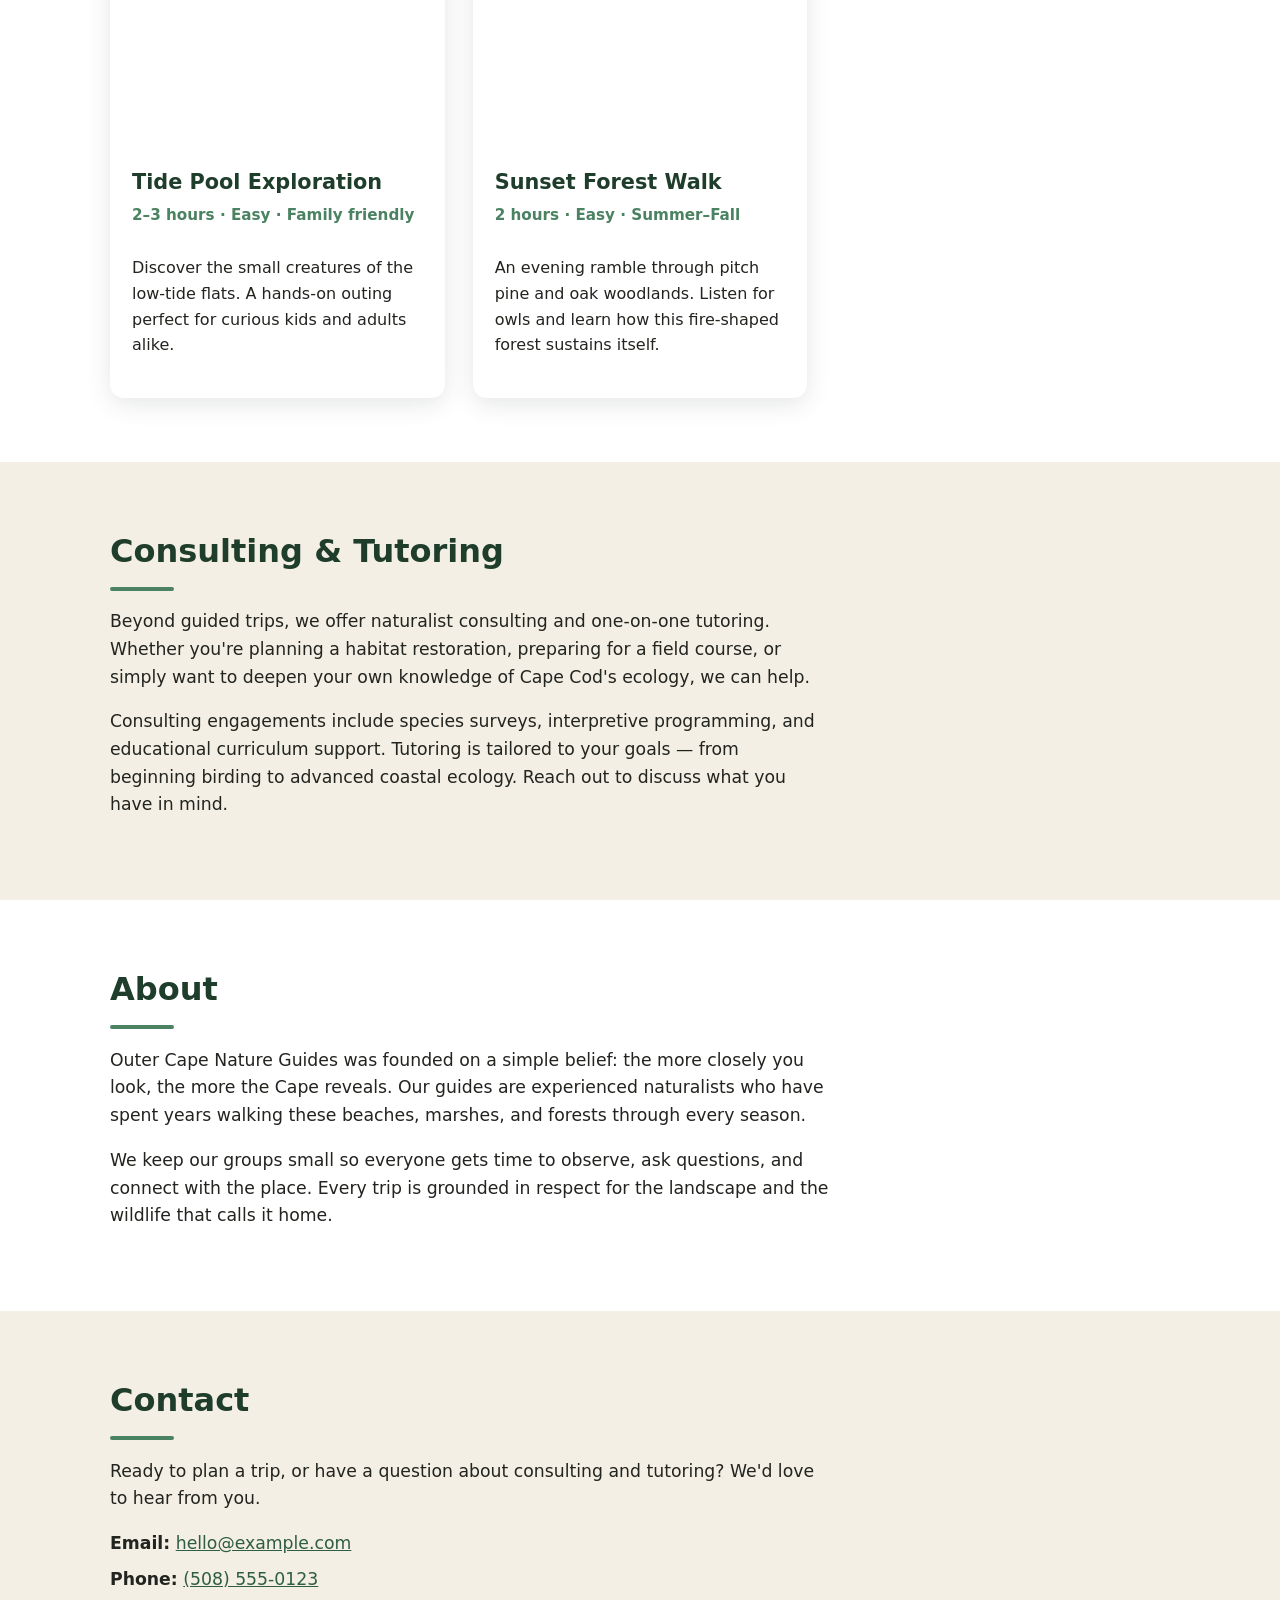
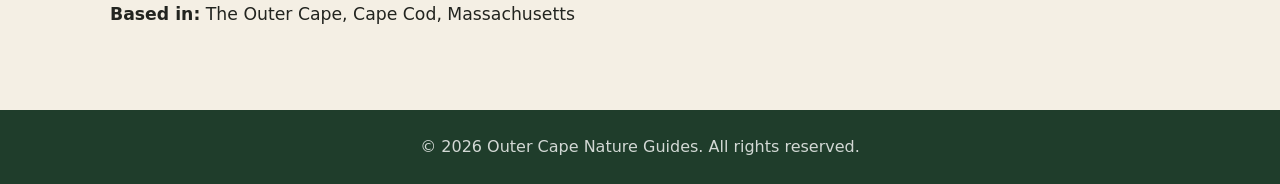
==== commit 83729e1d: "Update trip card link and title to UV blacklighting" ====
--- a/index.html
+++ b/index.html
@@ -87,12 +87,12 @@
           </li>
 
           <li class="trip-card">
-            <a class="trip-card-link" href="trips/salt-marsh-paddle.html">
+            <a class="trip-card-link" href="trips/UV-blacklighting.html">
               <div class="trip-card-media">
                 <img src="https://picsum.photos/seed/marsh/800/520" alt="Paddling the salt marsh" loading="lazy" />
               </div>
               <div class="trip-card-body">
-                <h3>Salt Marsh Paddle</h3>
+                <h3>UV blacklighting</h3>
                 <p class="trip-meta">Half day &middot; Moderate &middot; Spring&ndash;Fall</p>
                 <p>
                   Explore tidal creeks by kayak with a naturalist guide. Watch for
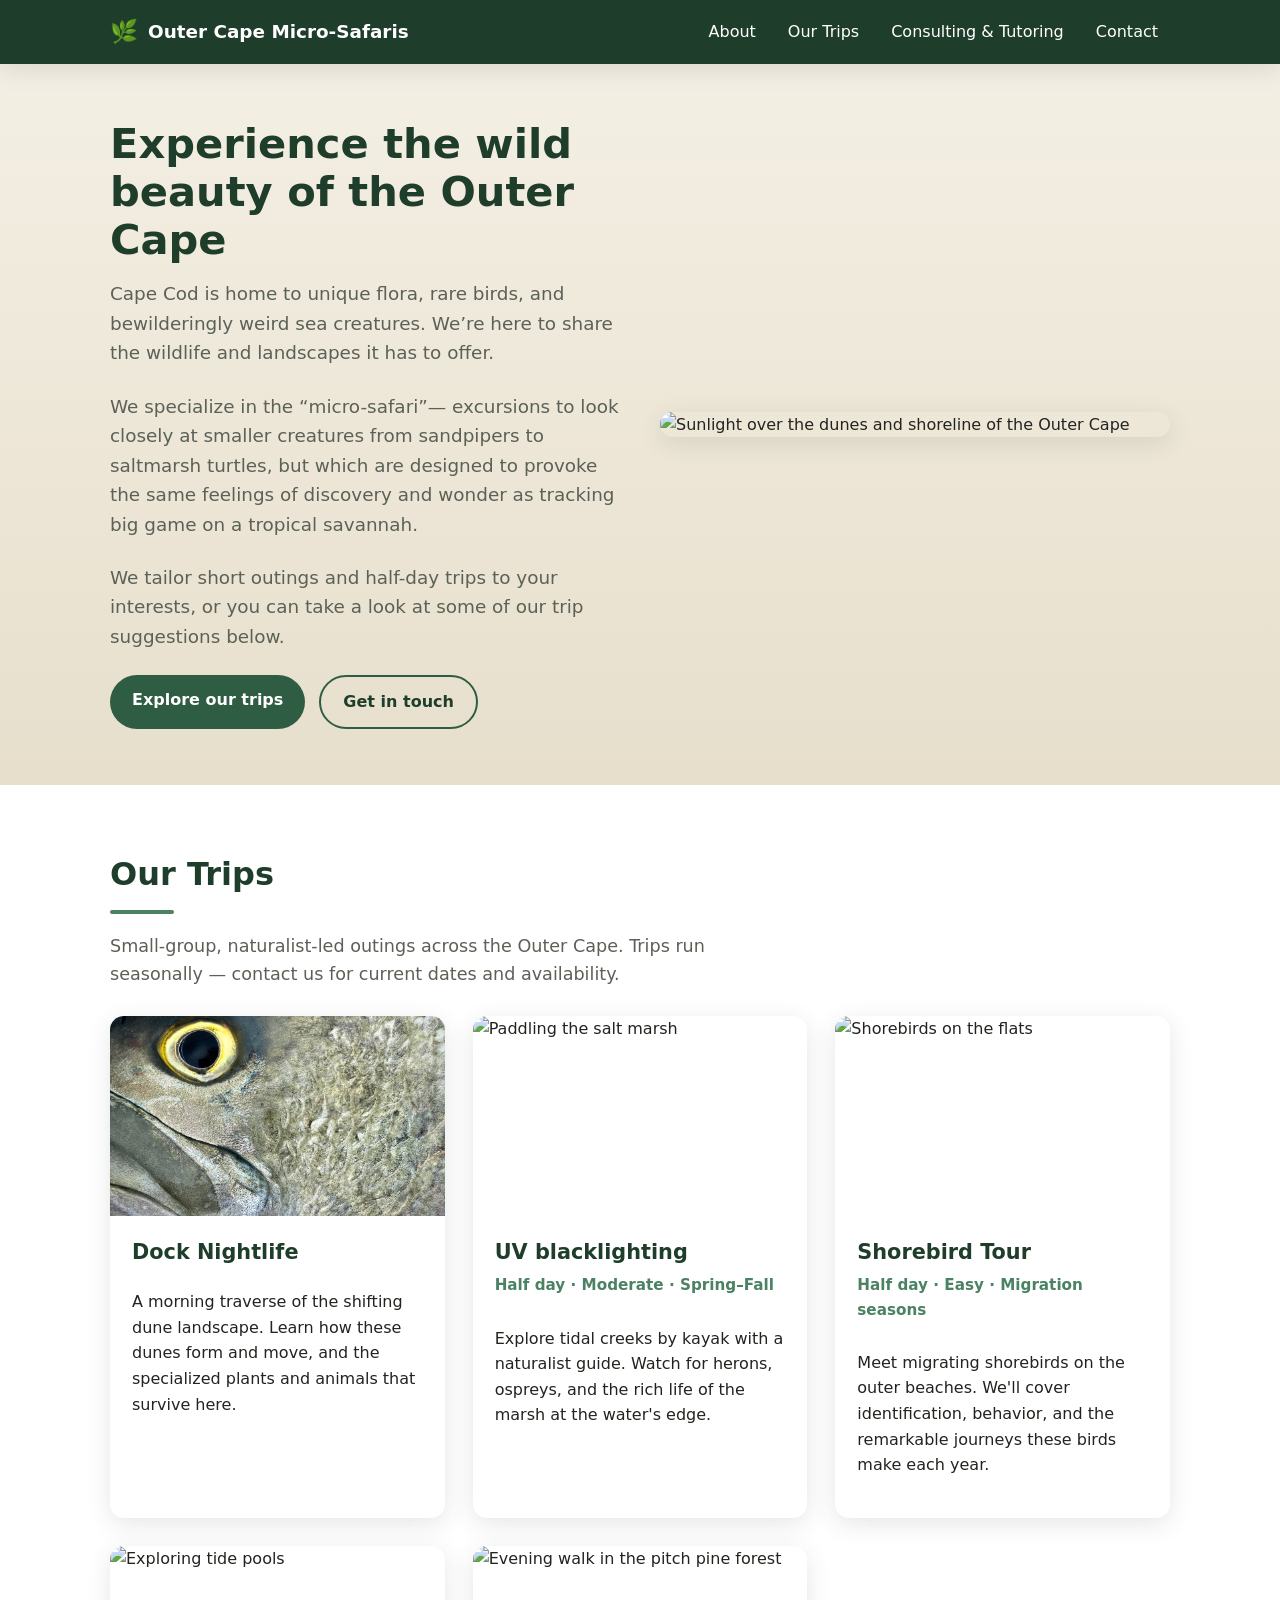
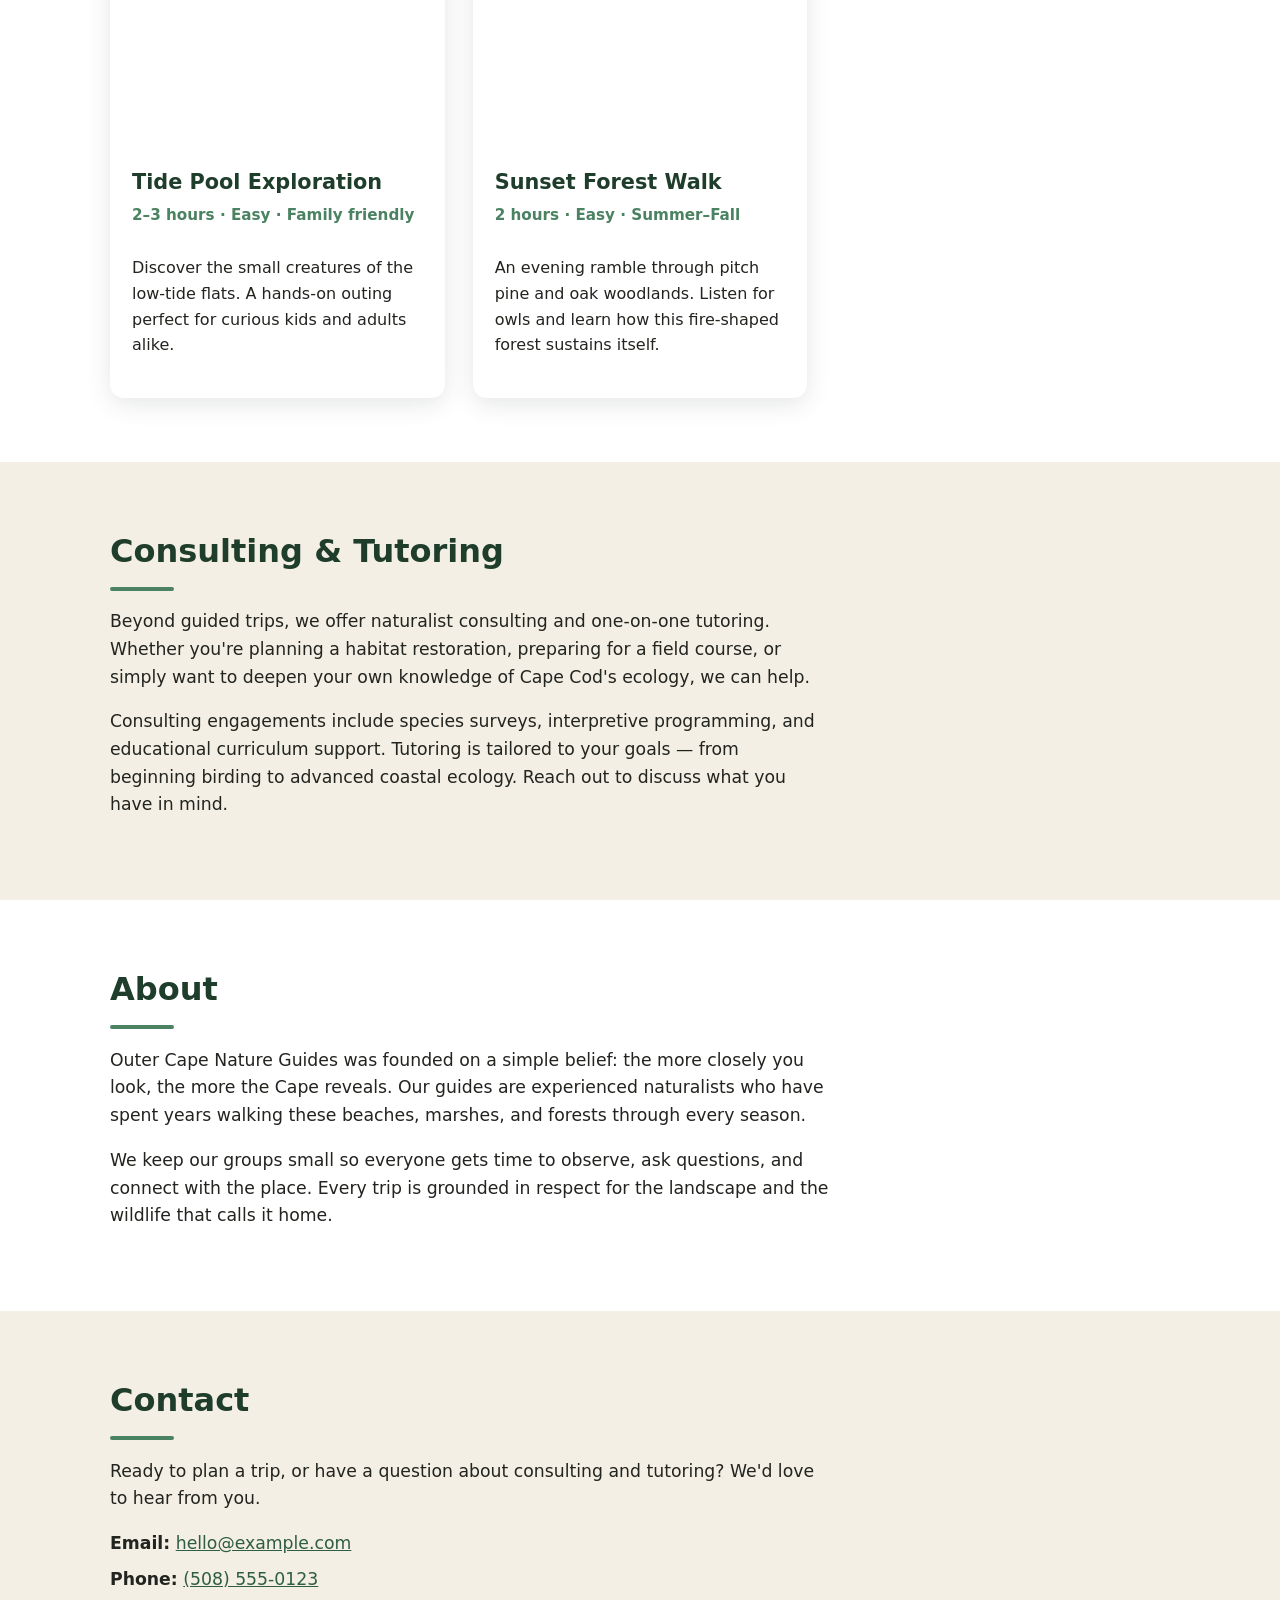
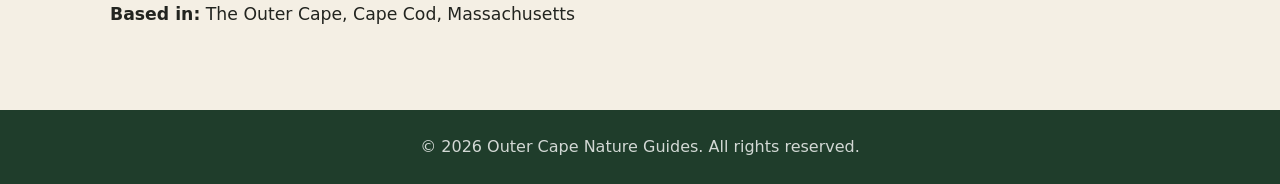
==== commit 010781ff: "Update brand name from 'Outer Cape Nature Guides' to 'Outer Cape Micro-Safaris'" ====
--- a/index.html
+++ b/index.html
@@ -13,7 +13,7 @@
     <div class="container header-inner">
       <a class="brand" href="index.html">
         <span class="brand-mark">🌿</span>
-        <span class="brand-name">Outer Cape Nature Guides</span>
+        <span class="brand-name">Outer Cape Micro-Safaris</span>
       </a>
       <nav class="site-nav" aria-label="Primary">
         <button class="nav-toggle" aria-expanded="false" aria-controls="nav-menu" aria-label="Toggle navigation">
